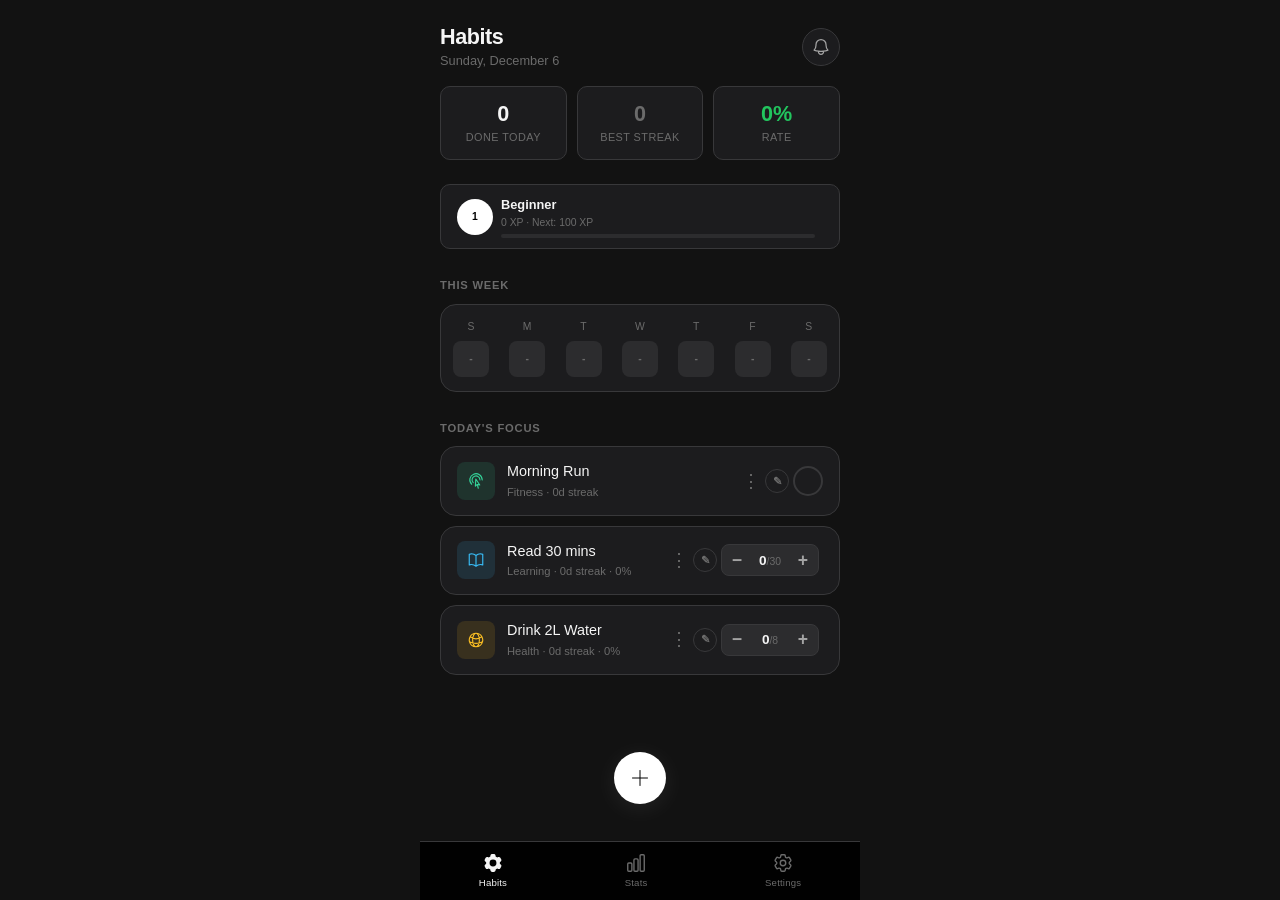
==== src/popup.html @ 995fb595 "images and stuff" ====
<!DOCTYPE html>
<html lang="en">
<head>
  <meta charset="UTF-8">
  <meta name="viewport" content="width=device-width, initial-scale=1.0, maximum-scale=1.0, user-scalable=no">
  <title>Habit Tracker</title>
  <link rel="icon" href="data:image/svg+xml,<svg xmlns='http://www.w3.org/2000/svg' viewBox='0 0 32 32'><rect width='32' height='32' rx='6' fill='%23121212'/><path d='M9 17l5 5 9-12' fill='none' stroke='%23f5f5f5' stroke-width='2.5' stroke-linecap='round' stroke-linejoin='round'/></svg>">
  <link rel="stylesheet" href="styles/popup.css">
</head>
<body>
<div class="app">

  <header class="header">
    <div class="header-left">
      <h1 id="pageTitle">Habits</h1>
      <p class="header-date" id="currentDate"></p>
    </div>
    <div class="header-right">
      <button class="icon-btn" id="notifBtn"><svg xmlns="http://www.w3.org/2000/svg" fill="none" viewBox="0 0 24 24" stroke-width="1.5" stroke="currentColor" width="20" height="20"><path stroke-linecap="round" stroke-linejoin="round" d="M14.857 17.082a23.848 23.848 0 005.454-1.31A8.967 8.967 0 0118 9.75v-.7V9A6 6 0 006 9v.75a8.967 8.967 0 01-2.312 6.022c1.733.64 3.56 1.085 5.455 1.31m5.714 0a24.255 24.255 0 01-5.714 0m5.714 0a3 3 0 11-5.714 0"/></svg></button>
    </div>
  </header>

  <div class="tab-content active" id="tabHabits">
    <div class="stats" id="statsHabits">
      <div class="stat"><div class="stat-val" id="doneToday">0</div><div class="stat-lbl">Done Today</div></div>
      <div class="stat"><div class="stat-val muted" id="bestStreak">0</div><div class="stat-lbl">Best Streak</div></div>
      <div class="stat"><div class="stat-val green" id="completionRate">0%</div><div class="stat-lbl">Rate</div></div>
    </div>
    <div class="section" id="xpBar"></div>

    <div class="section">
      <div class="section-title">This Week</div>
      <div class="week-grid" id="weekGrid"></div>
    </div>
    <div class="section">
      <div class="section-title" id="habitSectionTitle">Today's Focus</div>
      <div class="habit-list" id="habitList"></div>
    </div>
  </div>

  <div class="tab-content" id="tabStats">
    <div class="section">
      <div class="section-title">Overview</div>
      <div class="stats-grid" id="statsOverview"></div>
    </div>
    <div class="section">
      <div class="section-title">Calendar</div>
      <div id="calendarView"></div>
    </div>
    <div class="section">
      <div class="section-title">Per Habit</div>
      <div id="habitBreakdown"></div>
    </div>
  </div>

  <div class="tab-content" id="tabSettings">
    <div class="section">
      <div class="settings-group">
        <h3>Data</h3>
        <div class="setting-card">
          <div class="info"><div class="title">Export Data</div><div class="desc">Download your habits as JSON</div></div>
          <button class="action-btn" id="exportBtn">Export</button>
        </div>
        <div class="setting-card">
          <div class="info"><div class="title">Import Data</div><div class="desc">Restore from a JSON backup</div></div>
          <button class="action-btn" id="importBtn">Import</button>
          <input type="file" id="importFile" accept=".json" style="display:none">
        </div>
        <div class="setting-card">
          <div class="info"><div class="title">Reset All</div><div class="desc">Delete all habits and history</div></div>
          <button class="action-btn danger" id="resetBtn">Reset</button>
        </div>
      </div>
      <div class="settings-group">
        <h3>Archived Habits</h3>
        <div id="archivedList"><div class="about-text">None archived.</div></div>
      </div>
      <div class="settings-group">
        <h3>About</h3>
        <div class="about-text">Habit Tracker v1.0 &middot; All data stored locally in your browser.</div>
      </div>
    </div>
  </div>
</div>

<button class="fab" id="fab"><svg xmlns="http://www.w3.org/2000/svg" fill="none" viewBox="0 0 24 24" stroke="currentColor"><path stroke-linecap="round" stroke-linejoin="round" d="M12 4.5v15m7.5-7.5h-15"/></svg></button>

<nav class="nav">
  <button class="nav-btn active" data-tab="tabHabits">
    <svg xmlns="http://www.w3.org/2000/svg" viewBox="0 0 24 24" fill="currentColor"><path fill-rule="evenodd" d="M11.078 2.25c-.917 0-1.699.663-1.85 1.567L9.05 4.889c-.02.12-.115.26-.297.348a7.493 7.493 0 00-.986.57c-.166.115-.334.126-.45.083L6.3 5.508a1.875 1.875 0 00-2.282.819l-.922 1.597a1.875 1.875 0 00.432 2.385l.84.692c.095.078.17.229.154.43a7.598 7.598 0 000 1.139c.015.2-.059.352-.153.43l-.841.692a1.875 1.875 0 00-.432 2.385l.922 1.597a1.875 1.875 0 002.282.818l1.019-.382c.115-.043.283-.031.45.082.312.214.641.405.985.57.182.088.277.228.297.35l.178 1.071c.151.904.933 1.567 1.85 1.567h1.844c.916 0 1.699-.663 1.85-1.567l.178-1.072c.02-.12.114-.26.297-.349.344-.165.673-.356.985-.57.167-.114.335-.125.45-.082l1.02.382a1.875 1.875 0 002.28-.819l.923-1.597a1.875 1.875 0 00-.432-2.385l-.84-.692c-.095-.078-.17-.229-.154-.43a7.614 7.614 0 000-1.139c-.016-.2.059-.352.153-.43l.84-.692c.708-.582.891-1.59.433-2.385l-.922-1.597a1.875 1.875 0 00-2.282-.818l-1.02.382c-.114.043-.282.031-.449-.083a7.49 7.49 0 00-.985-.57c-.183-.087-.277-.227-.297-.348l-.179-1.072a1.875 1.875 0 00-1.85-1.567h-1.843zM12 15.75a3.75 3.75 0 100-7.5 3.75 3.75 0 000 7.5z" clip-rule="evenodd"/></svg>
    <span class="nav-lbl">Habits</span>
  </button>
  <button class="nav-btn" data-tab="tabStats">
    <svg xmlns="http://www.w3.org/2000/svg" fill="none" viewBox="0 0 24 24" stroke-width="1.5" stroke="currentColor"><path stroke-linecap="round" stroke-linejoin="round" d="M3 13.125C3 12.504 3.504 12 4.125 12h2.25c.621 0 1.125.504 1.125 1.125v6.75C7.5 20.496 6.996 21 6.375 21h-2.25A1.125 1.125 0 013 19.875v-6.75zM9.75 8.625c0-.621.504-1.125 1.125-1.125h2.25c.621 0 1.125.504 1.125 1.125v11.25c0 .621-.504 1.125-1.125 1.125h-2.25a1.125 1.125 0 01-1.125-1.125V8.625zM16.5 4.125c0-.621.504-1.125 1.125-1.125h2.25C20.496 3 21 3.504 21 4.125v15.75c0 .621-.504 1.125-1.125 1.125h-2.25a1.125 1.125 0 01-1.125-1.125V4.125z"/></svg>
    <span class="nav-lbl">Stats</span>
  </button>
  <button class="nav-btn" data-tab="tabSettings">
    <svg xmlns="http://www.w3.org/2000/svg" fill="none" viewBox="0 0 24 24" stroke-width="1.5" stroke="currentColor"><path stroke-linecap="round" stroke-linejoin="round" d="M9.594 3.94c.09-.542.56-.94 1.11-.94h2.593c.55 0 1.02.398 1.11.94l.213 1.281c.063.374.313.686.645.87.074.04.147.083.22.127.324.196.72.257 1.075.124l1.217-.456a1.125 1.125 0 011.37.49l1.296 2.247a1.125 1.125 0 01-.26 1.431l-1.003.827c-.293.24-.438.613-.431.992a6.759 6.759 0 010 .255c-.007.378.138.75.43.99l1.005.828c.424.35.534.954.26 1.43l-1.298 2.247a1.125 1.125 0 01-1.369.491l-1.217-.456c-.355-.133-.75-.072-1.076.124a6.57 6.57 0 01-.22.128c-.331.183-.581.495-.644.869l-.212 1.28c-.09.543-.56.941-1.11.941h-2.594c-.55 0-1.02-.398-1.11-.94l-.213-1.281c-.062-.374-.312-.686-.644-.87a6.52 6.52 0 01-.22-.127c-.325-.196-.72-.257-1.076-.124l-1.217.456a1.125 1.125 0 01-1.369-.49l-1.297-2.247a1.125 1.125 0 01.26-1.431l1.004-.827c.292-.24.437-.613.43-.992a6.932 6.932 0 010-.255c.007-.378-.138-.75-.43-.99l-1.004-.828a1.125 1.125 0 01-.26-1.43l1.297-2.247a1.125 1.125 0 011.37-.491l1.216.456c.356.133.751.072 1.076-.124.072-.044.146-.087.22-.128.332-.183.582-.495.644-.869l.214-1.281z"/><path stroke-linecap="round" stroke-linejoin="round" d="M15 12a3 3 0 11-6 0 3 3 0 016 0z"/></svg>
    <span class="nav-lbl">Settings</span>
  </button>
</nav>

<div class="modal-overlay" id="addModal">
  <div class="modal">
    <button class="modal-close" id="modalClose"><svg xmlns="http://www.w3.org/2000/svg" fill="none" viewBox="0 0 24 24" stroke-width="2" stroke="currentColor" width="20" height="20"><path stroke-linecap="round" stroke-linejoin="round" d="M6 18L18 6M6 6l12 12"/></svg></button>
    <div class="modal-title">New Habit</div>
    <div class="fld">
      <label for="habitTitle">Title</label>
      <input type="text" id="habitTitle" placeholder="e.g. Morning Run" autocomplete="off">
    </div>
    <div class="fld">
      <label for="habitCategory">Category</label>
      <select id="habitCategory"></select>
    </div>
    <div class="fld">
      <label>Icon</label>
      <div class="picker" id="iconPicker"></div>
    </div>
    <div class="fld">
      <label>Color</label>
      <div class="picker" id="colorPicker"></div>
    </div>
    <div class="fld">
      <label>Schedule</label>
      <select id="habitSchedule">
        <option value="daily">Daily</option>
        <option value="weekdays">Weekdays</option>
        <option value="weekends">Weekends</option>
        <option value="weekly">Weekly</option>
      </select>
    </div>
    <div class="fld">
      <label>Type</label>
      <select id="habitType">
        <option value="boolean">Check-off</option>
        <option value="count">Count</option>
        <option value="duration">Duration (min)</option>
      </select>
    </div>
    <div class="fld" id="targetGroup" style="display:none">
      <label for="habitTarget">Target</label>
      <input type="number" id="habitTarget" placeholder="e.g. 10" min="1">
    </div>
    <div class="fld" id="unitGroup" style="display:none">
      <label for="habitUnit">Unit</label>
      <input type="text" id="habitUnit" placeholder="e.g. pushups, glasses, pages">
    </div>
    <button class="btn-primary" id="saveHabit">Create Habit</button>
  </div>
</div>

<script type="module" src="scripts/popup.js"></script>
</body>
</html>
---- src/styles/popup.css ----
/* ───── CSS Custom Properties ───── */
:root {
  --bg: #121212;
  --card: #1c1c1e;
  --card-hover: #262628;
  --surface: #2c2c2e;
  --border: #38383a;
  --border-hover: #48484a;
  --text: #f5f5f5;
  --text-secondary: #a3a3a3;
  --text-muted: #6b6b6b;
  --accent: #e8e8e8;
  --success: #22c55e;
  --danger: #ef4444;
  --overlay: rgba(0,0,0,0.7);
  --radius: 16px;
  --radius-sm: 10px;
  --radius-xs: 8px;
}

/* ───── Reset ───── */
*,*::before,*::after{box-sizing:border-box;margin:0;padding:0}
html,body{overflow:hidden;height:100%}
html{-webkit-tap-highlight-color:transparent}
body{
  font-family:-apple-system,BlinkMacSystemFont,'Segoe UI',Roboto,Oxygen,Ubuntu,Cantarell,sans-serif;
  background:var(--bg);color:var(--text);min-height:100vh;display:flex;justify-content:center;
  overscroll-behavior:none;-webkit-font-smoothing:antialiased;font-size:15px;line-height:1.5
}
::-webkit-scrollbar{width:3px}
::-webkit-scrollbar-track{background:transparent}
::-webkit-scrollbar-thumb{background:var(--surface);border-radius:4px}
::selection{background:rgba(255,255,255,0.12)}

/* ───── App Container ───── */
.app{width:100%;max-width:440px;min-height:100vh;position:relative;padding-bottom:80px}

/* ───── Header ───── */
.header{padding:24px 20px 16px;display:flex;justify-content:space-between;align-items:center}
.header-left h1{font-size:1.35rem;font-weight:700;color:var(--text);letter-spacing:-0.02em;line-height:1.2}
.header-date{font-size:0.8rem;color:var(--text-muted);margin-top:1px}
.header-right{display:flex;gap:8px}
.icon-btn{
  width:38px;height:38px;border-radius:50%;background:var(--card);border:1px solid var(--border);
  color:var(--text-secondary);display:flex;align-items:center;justify-content:center;
  cursor:pointer;transition:all .2s;flex-shrink:0
}
.icon-btn:hover{background:var(--surface);color:var(--text);border-color:var(--border-hover)}
.icon-btn svg{width:20px;height:20px}

/* ───── Tabs ───── */
.tab-content{display:none;animation:fadeIn .25s ease}
.tab-content.active{display:block}
@keyframes fadeIn{from{opacity:0;transform:translateY(6px)}to{opacity:1;transform:translateY(0)}}

/* ───── Stats Bar ───── */
.stats{padding:0 20px;display:grid;grid-template-columns:repeat(3,1fr);gap:10px;margin-bottom:24px}
.stat{background:var(--card);padding:14px 10px;border-radius:var(--radius-sm);text-align:center;border:1px solid var(--border)}
.stat-val{font-size:1.35rem;font-weight:700;color:var(--text);line-height:1.2}
.stat-val.green{color:var(--success)}
.stat-val.muted{color:var(--text-muted)}
.stat-lbl{font-size:0.68rem;color:var(--text-muted);margin-top:2px;text-transform:uppercase;letter-spacing:0.04em}

/* ───── Section ───── */
.section{padding:0 20px;margin-bottom:28px}
.section-title{font-size:0.7rem;font-weight:600;color:var(--text-muted);text-transform:uppercase;letter-spacing:0.07em;margin-bottom:10px}

/* ───── Week Grid ───── */
.week-grid{background:var(--card);padding:14px 12px;border-radius:var(--radius);border:1px solid var(--border);display:flex;justify-content:space-between}
.week-day{display:flex;flex-direction:column;align-items:center;gap:6px}
.week-day span{font-size:0.65rem;color:var(--text-muted);text-transform:uppercase;letter-spacing:0.03em}
.week-cell{width:36px;height:36px;border-radius:var(--radius-xs);display:flex;align-items:center;justify-content:center;font-size:0.65rem;font-weight:600;color:#fff}
.w-ok{background:var(--text);color:#000}
.w-hi{background:rgba(255,255,255,0.7);color:#000}
.w-md{background:rgba(255,255,255,0.45)}
.w-lo{background:rgba(255,255,255,0.25)}
.w-mi{background:rgba(255,255,255,0.12);color:var(--text-muted)}
.w-no{background:var(--surface);color:var(--text-muted)}

/* ───── Habits ───── */
.habit-list{display:flex;flex-direction:column;gap:10px}
.habit{
  background:var(--card);padding:14px 16px;border-radius:var(--radius);border:1px solid var(--border);
  display:flex;flex-direction:column;transition:border-color .2s,opacity .3s;
  animation:slideUp .3s ease both;cursor:default
}
.habit:hover{border-color:var(--border-hover)}
.habit.done{opacity:.55}
@keyframes slideUp{from{opacity:0;transform:translateY(10px)}to{opacity:1;transform:translateY(0)}}

.habit-main-row{display:flex;align-items:center;justify-content:space-between;width:100%}
.habit-right-wrap{display:flex;align-items:center;gap:4px;flex-shrink:0}
.habit-note-area{padding:12px 0 0;display:none;width:100%}
.habit-note-area.open{display:block;animation:slideDown .2s ease}
@keyframes slideDown{from{opacity:0;max-height:0}to{opacity:1;max-height:200px}}
.habit.done .habit-note-area{opacity:.6}
.habit-left{display:flex;align-items:center;gap:12px;flex:1;min-width:0}
.habit-icon{
  width:38px;height:38px;border-radius:var(--radius-xs);display:flex;align-items:center;
  justify-content:center;flex-shrink:0
}
.habit-icon svg{width:18px;height:18px}
.icon-emerald{background:rgba(52,211,153,0.12);color:#34d399}
.icon-amber{background:rgba(251,191,36,0.12);color:#fbbf24}
.icon-rose{background:rgba(244,63,94,0.12);color:#f43f5e}
.icon-sky{background:rgba(56,189,248,0.12);color:#38bdf8}
.icon-violet{background:rgba(167,139,250,0.12);color:#a78bfa}
.icon-lime{background:rgba(163,230,53,0.12);color:#a3e635}
.icon-neutral{background:rgba(163,163,163,0.15);color:#a3a3a3}
.icon-white{background:rgba(255,255,255,0.08);color:#fff}

.habit-info{min-width:0}
.habit-title{font-size:0.9rem;font-weight:500;color:var(--text);white-space:nowrap;overflow:hidden;text-overflow:ellipsis}
.habit-title.done{text-decoration:line-through;color:var(--text-muted)}
.habit-meta{font-size:0.7rem;color:var(--text-muted);margin-top:1px}
.habit-right{display:flex;align-items:center;gap:6px;flex-shrink:0}

/* ───── Checkbox ───── */
.check-btn{
  width:30px;height:30px;border-radius:50%;border:2px solid var(--border);background:transparent;
  color:transparent;display:flex;align-items:center;justify-content:center;cursor:pointer;
  transition:all .2s;padding:0;flex-shrink:0
}
.check-btn:hover{border-color:var(--text-muted)}
.check-btn:active{transform:scale(.9)}
.check-btn svg{width:18px;height:18px}
.check-btn.checked{background:var(--success);border-color:var(--success);color:#000}
.habit-actions{display:none;gap:2px}
.habit-actions.open{display:flex}
@media(hover:hover){.habit:hover .habit-actions{display:flex}}
.more-btn{
  width:20px;height:24px;background:transparent;border:none;color:var(--text-muted);
  cursor:pointer;display:flex;align-items:center;justify-content:center;padding:0;
  font-size:1.1rem;letter-spacing:0;transition:color .2s;flex-shrink:0
}
.more-btn:hover{color:var(--text)}
.action-btn{
  width:28px;height:28px;border-radius:50%;background:transparent;border:none;
  color:var(--text-muted);display:flex;align-items:center;justify-content:center;
  cursor:pointer;transition:all .2s;padding:0
}
.action-btn:hover{background:var(--surface);color:var(--text)}
.action-btn svg{width:16px;height:16px}
.action-btn.danger:hover{color:var(--danger)}

/* ───── FAB ───── */
.fab{
  position:fixed;bottom:96px;left:50%;transform:translateX(-50%);
  width:52px;height:52px;border-radius:50%;background:#fff;border:none;color:#000;
  display:flex;align-items:center;justify-content:center;cursor:pointer;
  box-shadow:0 4px 24px rgba(255,255,255,0.08);transition:all .25s ease;z-index:10
}
.fab:hover{transform:translateX(-50%) scale(1.06);box-shadow:0 6px 32px rgba(255,255,255,0.12)}
.fab:active{transform:translateX(-50%) scale(.95)}
.fab svg{width:24px;height:24px}

/* ───── Bottom Nav ───── */
.nav{
  position:fixed;bottom:0;width:100%;max-width:440px;
  background:rgba(0,0,0,0.92);backdrop-filter:blur(16px);-webkit-backdrop-filter:blur(16px);
  border-top:1px solid var(--border);display:flex;justify-content:space-around;padding:10px 0 12px;z-index:20
}
.nav-btn{
  display:flex;flex-direction:column;align-items:center;gap:3px;background:none;border:none;
  cursor:pointer;color:var(--text-muted);transition:color .2s;padding:0 18px
}
.nav-btn:hover{color:var(--text-secondary)}
.nav-btn.active{color:var(--text)}
.nav-btn svg{width:22px;height:22px}
.nav-lbl{font-size:0.6rem;font-weight:500;letter-spacing:0.02em}

/* ───── Modal Overlay ───── */
.modal-overlay{
  position:fixed;inset:0;background:var(--overlay);display:none;align-items:center;
  justify-content:center;z-index:50;padding:20px;backdrop-filter:blur(4px)
}
.modal-overlay.open{display:flex}
.modal{
  background:var(--card);border-radius:var(--radius);border:1px solid var(--border);
  width:100%;max-width:380px;padding:24px;animation:slideUp .25s ease
}
.modal-title{font-size:1.05rem;font-weight:600;color:var(--text);margin-bottom:20px}
.modal-close{
  float:right;background:none;border:none;color:var(--text-muted);cursor:pointer;padding:4px;border-radius:6px
}
.modal-close:hover{color:var(--text);background:var(--surface)}

/* ───── Form ───── */
.fld{margin-bottom:16px}
.fld label{display:block;font-size:0.75rem;font-weight:500;color:var(--text-secondary);margin-bottom:5px}
.fld input,.fld select{
  width:100%;padding:10px 12px;border-radius:var(--radius-xs);border:1px solid var(--border);
  background:var(--surface);color:var(--text);font-size:0.9rem;outline:none;transition:border-color .2s
}
.fld input:focus,.fld select:focus{border-color:var(--text-muted)}
.fld input::placeholder{color:var(--text-muted)}

/* Icon/color pickers */
.picker{display:flex;gap:6px;flex-wrap:wrap}
.picker-btn{
  padding:8px;border-radius:var(--radius-xs);border:1px solid var(--border);background:var(--surface);
  cursor:pointer;transition:all .2s;display:flex;align-items:center;justify-content:center
}
.picker-btn:hover{border-color:var(--text-muted)}
.picker-btn.active{border-color:var(--text);background:rgba(255,255,255,0.06)}
.picker-btn svg{width:18px;height:18px;color:var(--text-secondary)}
.color-swatch{width:24px;height:24px;border-radius:50%;border:2px solid transparent;transition:all .2s}
.color-swatch.active{border-color:#fff}
.color-swatch.emerald{background:#34d399}
.color-swatch.amber{background:#fbbf24}
.color-swatch.rose{background:#f43f5e}
.color-swatch.sky{background:#38bdf8}
.color-swatch.violet{background:#a78bfa}
.color-swatch.lime{background:#a3e635}
.color-swatch.neutral{background:#a3a3a3}
.color-swatch.white{background:#fff}

.btn-primary{
  width:100%;padding:12px;border-radius:var(--radius-xs);border:none;background:#fff;color:#000;
  font-size:0.9rem;font-weight:600;cursor:pointer;transition:all .2s
}
.btn-primary:hover{opacity:.9}
.btn-primary:active{transform:scale(.98)}
.btn-secondary{
  width:100%;padding:12px;border-radius:var(--radius-xs);border:1px solid var(--border);
  background:transparent;color:var(--text);font-size:0.9rem;font-weight:500;cursor:pointer;transition:all .2s
}
.btn-secondary:hover{background:var(--surface)}

/* ───── Stats Tab ───── */
.stats-grid{display:grid;grid-template-columns:1fr 1fr;gap:10px;margin-bottom:20px}
.stats-card{
  background:var(--card);padding:16px;border-radius:var(--radius-sm);border:1px solid var(--border);
  text-align:center
}
.stats-card.full{grid-column:1/-1}
.stats-card .num{font-size:1.6rem;font-weight:700;color:var(--text);line-height:1.2}
.stats-card .num.green{color:var(--success)}
.stats-card .num.muted{color:var(--text-muted)}
.stats-card .lbl{font-size:0.7rem;color:var(--text-muted);margin-top:2px}
.stats-card .sub{font-size:0.75rem;color:var(--text-secondary);margin-top:6px}

/* Calendar heatmap */
.cal-grid{display:grid;grid-template-columns:repeat(7,1fr);gap:4px;margin-top:10px}
.cal-head{text-align:center;font-size:0.6rem;color:var(--text-muted);padding:2px 0;text-transform:uppercase;letter-spacing:0.04em}
.cal-day{aspect-ratio:1;border-radius:4px;display:flex;align-items:center;justify-content:center;font-size:0.6rem;color:var(--text-muted)}
.cal-day.filled{background:var(--text);color:#000;font-weight:600}
.cal-day.mid{background:rgba(255,255,255,0.35)}
.cal-day.low{background:rgba(255,255,255,0.12)}
.cal-day.today{border:1px solid var(--text-muted)}

/* Per-habit micro stats in stats tab */
.habit-micro{
  display:flex;align-items:center;gap:10px;padding:10px 12px;background:var(--card);
  border-radius:var(--radius-xs);border:1px solid var(--border);margin-bottom:6px
}
.habit-micro .info{flex:1;min-width:0}
.habit-micro .info .name{font-size:0.8rem;font-weight:500;color:var(--text)}
.habit-micro .info .statline{font-size:0.65rem;color:var(--text-muted);margin-top:1px}
.habit-micro .pct{font-size:0.85rem;font-weight:600;flex-shrink:0}

/* ───── Settings Tab ───── */
.settings-group{margin-bottom:24px}
.settings-group h3{font-size:0.75rem;font-weight:600;color:var(--text-muted);text-transform:uppercase;letter-spacing:0.06em;margin-bottom:10px}
.setting-card{
  background:var(--card);padding:14px 16px;border-radius:var(--radius-sm);border:1px solid var(--border);
  display:flex;justify-content:space-between;align-items:center;margin-bottom:6px
}
.setting-card .info .title{font-size:0.85rem;font-weight:500;color:var(--text)}
.setting-card .info .desc{font-size:0.7rem;color:var(--text-muted);margin-top:1px}
.setting-card .action-btn{padding:8px 14px;border-radius:var(--radius-xs);border:1px solid var(--border);background:transparent;color:var(--text-secondary);font-size:0.75rem;cursor:pointer;transition:all .2s;font-weight:500}
.setting-card .action-btn:hover{background:var(--surface);color:var(--text)}
.setting-card .action-btn.danger{border-color:rgba(239,68,68,0.3);color:var(--danger)}
.setting-card .action-btn.danger:hover{background:rgba(239,68,68,0.1)}
.about-text{font-size:0.8rem;color:var(--text-muted);line-height:1.6;padding:0 4px}

/* ───── Badge ───── */
.badge{display:inline-block;padding:2px 8px;border-radius:20px;font-size:0.6rem;font-weight:600;letter-spacing:0.03em}
.badge.active{background:rgba(34,197,94,0.1);color:#22c55e}
.badge.archived{background:rgba(163,163,163,0.1);color:var(--text-muted)}

/* ───── Notification ───── */
.toast{
  position:fixed;bottom:140px;left:50%;transform:translateX(-50%);background:var(--surface);
  color:var(--text);padding:10px 20px;border-radius:var(--radius-xs);border:1px solid var(--border);
  font-size:0.8rem;z-index:60;animation:toastIn .3s ease;pointer-events:none
}
@keyframes toastIn{from{opacity:0;transform:translateX(-50%) translateY(10px)}to{opacity:1;transform:translateX(-50%) translateY(0)}}

/* ───── FAB visibility ───── */
.fab.hidden{opacity:0;pointer-events:none;transform:translateX(-50%) scale(.8)}
.fab{transition:opacity .3s,transform .25s,box-shadow .25s}

/* ───── Confirm Modal ───── */
.confirm-overlay{position:fixed;inset:0;background:var(--overlay);display:none;align-items:center;justify-content:center;z-index:60;padding:20px;backdrop-filter:blur(3px);animation:fadeIn .2s ease}
.confirm-overlay.open{display:flex}
.confirm-box{background:var(--card);border-radius:var(--radius);border:1px solid var(--border);width:100%;max-width:320px;padding:24px;animation:slideUp .2s ease}
.confirm-title{font-size:1rem;font-weight:600;color:var(--text);margin-bottom:8px}
.confirm-msg{font-size:0.85rem;color:var(--text-secondary);line-height:1.5;margin-bottom:20px}
.confirm-actions{display:flex;gap:8px}
.confirm-actions .btn{flex:1;padding:11px;border-radius:var(--radius-xs);font-size:0.85rem;font-weight:600;cursor:pointer;transition:all .2s;text-align:center;border:none}
.confirm-actions .btn-cancel{background:var(--surface);color:var(--text-secondary);border:1px solid var(--border)}
.confirm-actions .btn-cancel:hover{background:var(--border);color:var(--text)}
.confirm-actions .btn-danger{background:var(--danger);color:#fff}
.confirm-actions .btn-danger:hover{opacity:.9}
.confirm-actions .btn:active{transform:scale(.97)}

/* ───── Counter (measurable habits) ───── */
.counter-wrap{
  display:flex;align-items:center;gap:4px;background:var(--surface);border-radius:var(--radius-xs);
  padding:2px;border:1px solid var(--border);margin-right:4px
}
.counter-wrap.done{border-color:var(--success)}
.counter-btn{
  width:26px;height:26px;border-radius:4px;background:transparent;border:none;
  color:var(--text-secondary);font-size:1.1rem;font-weight:600;cursor:pointer;
  display:flex;align-items:center;justify-content:center;transition:all .15s;padding:0;line-height:1
}
.counter-btn:hover{background:var(--border);color:var(--text)}
.counter-btn:active{transform:scale(.9)}
.counter-val{
  font-size:0.85rem;font-weight:600;color:var(--text);min-width:32px;text-align:center;line-height:1
}
.counter-target{font-size:0.65rem;font-weight:400;color:var(--text-muted)}
.mini-check{
  width:20px;height:20px;border-radius:50%;background:var(--success);display:flex;
  align-items:center;justify-content:center;flex-shrink:0
}
.mini-check svg{width:12px;height:12px;stroke:#000;stroke-width:3}

/* ───── Habit actions on measurable habits ───── */
.habit .counter-wrap + .mini-check{margin-left:2px}

/* ───── Notes modal ───── */
.note-btn{
  width:24px;height:24px;border-radius:50%;background:transparent;border:1px solid var(--border);
  color:var(--text-muted);display:flex;align-items:center;justify-content:center;
  cursor:pointer;transition:all .2s;padding:0;flex-shrink:0;font-size:0.7rem;font-weight:600
}
.note-btn:hover{background:var(--surface);color:var(--text)}
.note-btn.has-note{background:var(--text);color:#000;border-color:var(--text)}
.note-input{
  width:100%;padding:10px 12px;border-radius:var(--radius-xs);border:1px solid var(--border);
  background:var(--surface);color:var(--text);font-size:0.85rem;outline:none;
  resize:none;min-height:60px;font-family:inherit;transition:border-color .2s
}
.note-input:focus{border-color:var(--text-muted)}

/* ───── XP / Level ───── */
.xp-bar{
  display:flex;align-items:center;gap:8px;padding:10px 16px;background:var(--card);
  border:1px solid var(--border);border-radius:var(--radius-sm);margin-bottom:12px
}
.xp-bar .lvl-badge{
  width:36px;height:36px;border-radius:50%;background:#fff;color:#000;
  display:flex;align-items:center;justify-content:center;
  font-size:0.65rem;font-weight:700;flex-shrink:0
}
.xp-bar .xp-info{flex:1;min-width:0}
.xp-bar .xp-info .lvl-label{font-size:0.8rem;font-weight:600;color:var(--text)}
.xp-bar .xp-info .xp-label{font-size:0.65rem;color:var(--text-muted)}
.xp-bar .xp-track{height:4px;background:var(--surface);border-radius:4px;overflow:hidden;margin-top:4px}
.xp-bar .xp-track .xp-fill{height:100%;background:var(--text);border-radius:4px;transition:width .5s}
.xp-bar .badges{display:flex;gap:4px}
.xp-bar .badges .mini-badge{
  width:22px;height:22px;border-radius:50%;background:var(--surface);border:1px solid var(--border);
  display:flex;align-items:center;justify-content:center;font-size:0.55rem;font-weight:600;color:var(--text-muted)
}
.xp-bar .badges .mini-badge.earned{background:rgba(255,255,255,0.1);border-color:var(--text);color:var(--text)}

/* ───── Gamification confetti ───── */
.confetti-container{position:fixed;inset:0;pointer-events:none;z-index:100;overflow:hidden}
.confetti-piece{
  position:absolute;width:8px;height:8px;border-radius:2px;
  animation:confettiFall linear forwards
}
@keyframes confettiFall{
  0%{opacity:1;transform:translateY(-10px) rotate(0deg)}
  100%{opacity:0;transform:translateY(100vh) rotate(720deg)}
}

/* ───── Skip day indicator ───── */
.skip-badge{
  display:inline-block;padding:1px 6px;border-radius:4px;
  font-size:0.6rem;font-weight:600;background:rgba(163,163,163,0.15);
  color:var(--text-muted);margin-left:4px
}

/* ───── Habit name ───── */
.habit-name-row{display:flex;align-items:center;gap:4px}

/* ───── Opacity helper ───── */
.op-40{opacity:.4}
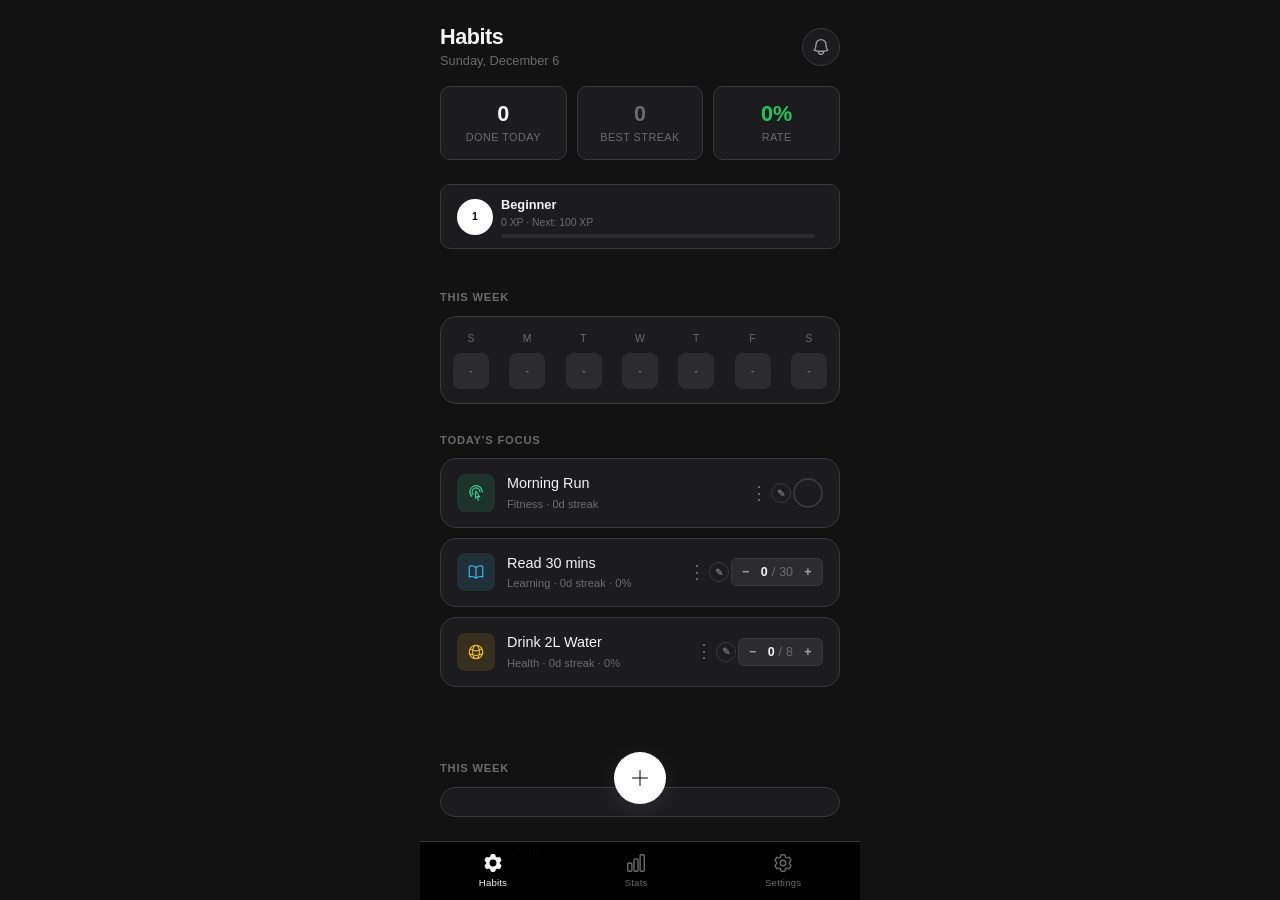
==== commit 5eb2150b: "Better ui / task" ====
--- a/src/popup.html
+++ b/src/popup.html
@@ -26,6 +26,18 @@
       <div class="stat"><div class="stat-val muted" id="bestStreak">0</div><div class="stat-lbl">Best Streak</div></div>
       <div class="stat"><div class="stat-val green" id="completionRate">0%</div><div class="stat-lbl">Rate</div></div>
     </div>
+    <div class="section" id="xpBar"></div>
+    <div class="section">
+      <div class="section-title">This Week</div>
+      <div class="week-grid" id="weekGrid"></div>
+    </div>
+    <div class="tab-scroll">
+      <div class="section">
+        <div class="section-title" id="habitSectionTitle">Today's Focus</div>
+        <div class="habit-list" id="habitList"></div>
+      </div>
+    </div>
+  </div>
     <div class="section" id="xpBar"></div>
 
     <div class="section">
--- a/src/styles/popup.css
+++ b/src/styles/popup.css
@@ -24,7 +24,7 @@
 html{-webkit-tap-highlight-color:transparent}
 body{
   font-family:-apple-system,BlinkMacSystemFont,'Segoe UI',Roboto,Oxygen,Ubuntu,Cantarell,sans-serif;
-  background:var(--bg);color:var(--text);min-height:100vh;display:flex;justify-content:center;
+  background:var(--bg);color:var(--text);height:100dvh;display:flex;justify-content:center;
   overscroll-behavior:none;-webkit-font-smoothing:antialiased;font-size:15px;line-height:1.5
 }
 ::-webkit-scrollbar{width:3px}
@@ -33,7 +33,7 @@
 ::selection{background:rgba(255,255,255,0.12)}
 
 /* ───── App Container ───── */
-.app{width:100%;max-width:440px;min-height:100vh;position:relative;padding-bottom:80px}
+.app{width:100%;max-width:440px;height:100dvh;display:flex;flex-direction:column;position:relative;overflow:hidden}
 
 /* ───── Header ───── */
 .header{padding:24px 20px 16px;display:flex;justify-content:space-between;align-items:center}
@@ -49,8 +49,10 @@
 .icon-btn svg{width:20px;height:20px}
 
 /* ───── Tabs ───── */
-.tab-content{display:none;animation:fadeIn .25s ease}
-.tab-content.active{display:block}
+.tab-content{display:none;animation:fadeIn .25s ease;flex:1;overflow:hidden}
+.tab-content.active{display:flex;flex-direction:column}
+#tabStats.active, #tabSettings.active{display:block;overflow-y:auto;padding-bottom:80px}
+.tab-scroll{flex:1;overflow-y:auto;overflow-x:hidden;-webkit-overflow-scrolling:touch;padding-bottom:120px}
 @keyframes fadeIn{from{opacity:0;transform:translateY(6px)}to{opacity:1;transform:translateY(0)}}
 
 /* ───── Stats Bar ───── */
@@ -89,11 +91,10 @@
 @keyframes slideUp{from{opacity:0;transform:translateY(10px)}to{opacity:1;transform:translateY(0)}}
 
 .habit-main-row{display:flex;align-items:center;justify-content:space-between;width:100%}
-.habit-right-wrap{display:flex;align-items:center;gap:4px;flex-shrink:0}
-.habit-note-area{padding:12px 0 0;display:none;width:100%}
-.habit-note-area.open{display:block;animation:slideDown .2s ease}
-@keyframes slideDown{from{opacity:0;max-height:0}to{opacity:1;max-height:200px}}
-.habit.done .habit-note-area{opacity:.6}
+.habit-right-wrap{display:flex;align-items:center;gap:2px;flex-shrink:0}
+.habit-note-area{padding:0;width:100%;max-height:0;opacity:0;overflow:hidden;transition:max-height .35s ease, opacity .3s ease, padding .35s ease}
+.habit-note-area.open{max-height:200px;opacity:1;padding:12px 0 0}
+.habit.done .habit-note-area.open{opacity:.6}
 .habit-left{display:flex;align-items:center;gap:12px;flex:1;min-width:0}
 .habit-icon{
   width:38px;height:38px;border-radius:var(--radius-xs);display:flex;align-items:center;
@@ -113,7 +114,7 @@
 .habit-title{font-size:0.9rem;font-weight:500;color:var(--text);white-space:nowrap;overflow:hidden;text-overflow:ellipsis}
 .habit-title.done{text-decoration:line-through;color:var(--text-muted)}
 .habit-meta{font-size:0.7rem;color:var(--text-muted);margin-top:1px}
-.habit-right{display:flex;align-items:center;gap:6px;flex-shrink:0}
+.habit-right{display:flex;align-items:center;gap:4px;flex-shrink:0}
 
 /* ───── Checkbox ───── */
 .check-btn{
@@ -307,35 +308,32 @@
 
 /* ───── Counter (measurable habits) ───── */
 .counter-wrap{
-  display:flex;align-items:center;gap:4px;background:var(--surface);border-radius:var(--radius-xs);
-  padding:2px;border:1px solid var(--border);margin-right:4px
+  display:flex;align-items:center;gap:4px;background:var(--surface);border-radius:6px;
+  padding:2px 3px;border:1px solid var(--border)
 }
 .counter-wrap.done{border-color:var(--success)}
 .counter-btn{
-  width:26px;height:26px;border-radius:4px;background:transparent;border:none;
-  color:var(--text-secondary);font-size:1.1rem;font-weight:600;cursor:pointer;
+  width:22px;height:22px;border-radius:4px;background:transparent;border:none;
+  color:var(--text-secondary);font-size:0.78rem;font-weight:600;cursor:pointer;
   display:flex;align-items:center;justify-content:center;transition:all .15s;padding:0;line-height:1
 }
 .counter-btn:hover{background:var(--border);color:var(--text)}
 .counter-btn:active{transform:scale(.9)}
-.counter-val{
-  font-size:0.85rem;font-weight:600;color:var(--text);min-width:32px;text-align:center;line-height:1
-}
-.counter-target{font-size:0.65rem;font-weight:400;color:var(--text-muted)}
+.counter-wrap > *{font-size:0.78rem}
+.counter-val{font-weight:600;color:var(--text);text-align:right;line-height:1}
+.counter-slash{color:var(--text-muted);line-height:1}
+.counter-target{font-weight:400;color:var(--text-muted);line-height:1}
 .mini-check{
-  width:20px;height:20px;border-radius:50%;background:var(--success);display:flex;
+  width:18px;height:18px;border-radius:50%;background:var(--success);display:flex;
   align-items:center;justify-content:center;flex-shrink:0
 }
-.mini-check svg{width:12px;height:12px;stroke:#000;stroke-width:3}
-
-/* ───── Habit actions on measurable habits ───── */
-.habit .counter-wrap + .mini-check{margin-left:2px}
+.mini-check svg{width:10px;height:10px;stroke:#000;stroke-width:3}
 
 /* ───── Notes modal ───── */
 .note-btn{
-  width:24px;height:24px;border-radius:50%;background:transparent;border:1px solid var(--border);
+  width:20px;height:20px;border-radius:50%;background:transparent;border:1px solid var(--border);
   color:var(--text-muted);display:flex;align-items:center;justify-content:center;
-  cursor:pointer;transition:all .2s;padding:0;flex-shrink:0;font-size:0.7rem;font-weight:600
+  cursor:pointer;transition:all .2s;padding:0;flex-shrink:0;font-size:0.6rem;font-weight:600
 }
 .note-btn:hover{background:var(--surface);color:var(--text)}
 .note-btn.has-note{background:var(--text);color:#000;border-color:var(--text)}
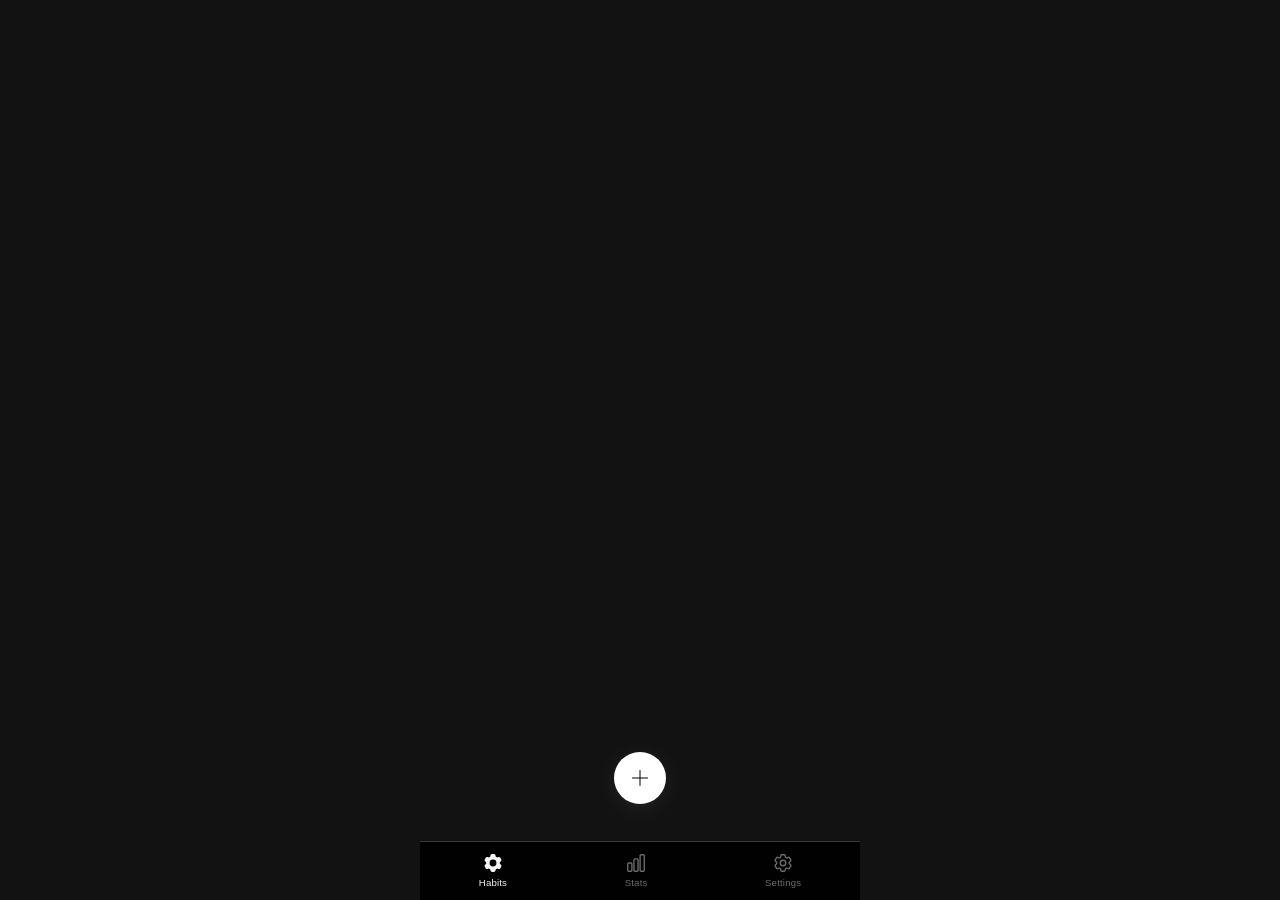
==== commit 3f64305b: "better now and fullscreen" ====
--- a/src/popup.html
+++ b/src/popup.html
@@ -8,7 +8,11 @@
   <link rel="stylesheet" href="styles/popup.css">
 </head>
 <body>
-<div class="app">
+    <div class="rotate-overlay">
+        <svg xmlns="http://www.w3.org/2000/svg" fill="none" viewBox="0 0 24 24" stroke-width="1.5" stroke="currentColor"><path stroke-linecap="round" stroke-linejoin="round" d="M9 9V4.5M9 9H4.5M9 9L3.75 3.75M9 15v4.5M9 15H4.5M9 15l-5.25 5.25M15 9h4.5M15 9V4.5M15 9l5.25-5.25M15 15h4.5M15 15v4.5m0-4.5l5.25 5.25"/></svg>
+        <p>Rotate your device to portrait</p>
+    </div>
+    <div class="app">
 
   <header class="header">
     <div class="header-left">
@@ -58,10 +62,6 @@
     <div class="section">
       <div class="section-title">Calendar</div>
       <div id="calendarView"></div>
-    </div>
-    <div class="section">
-      <div class="section-title">Per Habit</div>
-      <div id="habitBreakdown"></div>
     </div>
   </div>
 
--- a/src/styles/popup.css
+++ b/src/styles/popup.css
@@ -51,7 +51,8 @@
 /* ───── Tabs ───── */
 .tab-content{display:none;animation:fadeIn .25s ease;flex:1;overflow:hidden}
 .tab-content.active{display:flex;flex-direction:column}
-#tabStats.active, #tabSettings.active{display:block;overflow-y:auto;padding-bottom:80px}
+#tabStats.active{display:flex;flex-direction:column;overflow:hidden}
+#tabSettings.active{display:block;overflow-y:auto;padding-bottom:80px}
 .tab-scroll{flex:1;overflow-y:auto;overflow-x:hidden;-webkit-overflow-scrolling:touch;padding-bottom:120px}
 @keyframes fadeIn{from{opacity:0;transform:translateY(6px)}to{opacity:1;transform:translateY(0)}}
 
@@ -146,7 +147,7 @@
 
 /* ───── FAB ───── */
 .fab{
-  position:fixed;bottom:96px;left:50%;transform:translateX(-50%);
+  position:fixed;bottom:calc(96px + env(safe-area-inset-bottom, 0px));left:50%;transform:translateX(-50%);
   width:52px;height:52px;border-radius:50%;background:#fff;border:none;color:#000;
   display:flex;align-items:center;justify-content:center;cursor:pointer;
   box-shadow:0 4px 24px rgba(255,255,255,0.08);transition:all .25s ease;z-index:10
@@ -159,7 +160,8 @@
 .nav{
   position:fixed;bottom:0;width:100%;max-width:440px;
   background:rgba(0,0,0,0.92);backdrop-filter:blur(16px);-webkit-backdrop-filter:blur(16px);
-  border-top:1px solid var(--border);display:flex;justify-content:space-around;padding:10px 0 12px;z-index:20
+  border-top:1px solid var(--border);display:flex;justify-content:space-around;
+  padding:10px 0 calc(12px + env(safe-area-inset-bottom, 0px));z-index:20
 }
 .nav-btn{
   display:flex;flex-direction:column;align-items:center;gap:3px;background:none;border:none;
@@ -229,36 +231,29 @@
 .btn-secondary:hover{background:var(--surface)}
 
 /* ───── Stats Tab ───── */
-.stats-grid{display:grid;grid-template-columns:1fr 1fr;gap:10px;margin-bottom:20px}
+.stats-grid{display:grid;grid-template-columns:1fr 1fr;gap:6px;margin-bottom:8px}
 .stats-card{
-  background:var(--card);padding:16px;border-radius:var(--radius-sm);border:1px solid var(--border);
+  background:var(--card);padding:10px 8px;border-radius:var(--radius-sm);border:1px solid var(--border);
   text-align:center
 }
 .stats-card.full{grid-column:1/-1}
-.stats-card .num{font-size:1.6rem;font-weight:700;color:var(--text);line-height:1.2}
+.stats-card .num{font-size:1.2rem;font-weight:700;color:var(--text);line-height:1.2}
 .stats-card .num.green{color:var(--success)}
 .stats-card .num.muted{color:var(--text-muted)}
-.stats-card .lbl{font-size:0.7rem;color:var(--text-muted);margin-top:2px}
-.stats-card .sub{font-size:0.75rem;color:var(--text-secondary);margin-top:6px}
+.stats-card .lbl{font-size:0.6rem;color:var(--text-muted);margin-top:2px}
+.stats-card .sub{font-size:0.7rem;color:var(--text-secondary);margin-top:4px}
 
 /* Calendar heatmap */
-.cal-grid{display:grid;grid-template-columns:repeat(7,1fr);gap:4px;margin-top:10px}
+#tabStats .section{margin-bottom:8px}
+#tabStats .section:last-child{flex:1;display:flex;flex-direction:column;justify-content:center;margin-bottom:0}
+.cal-grid{display:grid;grid-template-columns:repeat(7,1fr);gap:3px}
 .cal-head{text-align:center;font-size:0.6rem;color:var(--text-muted);padding:2px 0;text-transform:uppercase;letter-spacing:0.04em}
-.cal-day{aspect-ratio:1;border-radius:4px;display:flex;align-items:center;justify-content:center;font-size:0.6rem;color:var(--text-muted)}
-.cal-day.filled{background:var(--text);color:#000;font-weight:600}
-.cal-day.mid{background:rgba(255,255,255,0.35)}
-.cal-day.low{background:rgba(255,255,255,0.12)}
+.cal-day{height:34px;border-radius:4px;display:flex;flex-direction:column;align-items:center;justify-content:center;font-size:0.6rem;color:var(--text-muted);gap:2px}
 .cal-day.today{border:1px solid var(--text-muted)}
-
-/* Per-habit micro stats in stats tab */
-.habit-micro{
-  display:flex;align-items:center;gap:10px;padding:10px 12px;background:var(--card);
-  border-radius:var(--radius-xs);border:1px solid var(--border);margin-bottom:6px
-}
-.habit-micro .info{flex:1;min-width:0}
-.habit-micro .info .name{font-size:0.8rem;font-weight:500;color:var(--text)}
-.habit-micro .info .statline{font-size:0.65rem;color:var(--text-muted);margin-top:1px}
-.habit-micro .pct{font-size:0.85rem;font-weight:600;flex-shrink:0}
+.cal-dots{display:flex;flex-wrap:wrap;gap:2px;justify-content:center}
+.cal-dot{width:5px;height:5px;border-radius:50%;flex-shrink:0}
+
+
 
 /* ───── Settings Tab ───── */
 .settings-group{margin-bottom:24px}
@@ -389,3 +384,31 @@
 
 /* ───── Opacity helper ───── */
 .op-40{opacity:.4}
+
+/* ───── Orientation lock overlay ───── */
+.rotate-overlay{
+  position:fixed;inset:0;z-index:999;background:var(--bg);display:flex;
+  align-items:center;justify-content:center;flex-direction:column;gap:16px;padding:40px;text-align:center
+}
+.rotate-overlay svg{width:48px;height:48px;color:var(--text-muted)}
+.rotate-overlay p{color:var(--text-muted);font-size:1rem}
+@media (orientation:landscape){.app{display:none}}
+@media (orientation:landscape){.rotate-overlay{display:flex}}
+.rotate-overlay{display:none}
+@media (orientation:portrait){.rotate-overlay{display:none}}
+
+/* ───── Narrow phone tweaks ───── */
+@media (max-width:380px){
+  .habit{padding:10px 12px}
+  .habit-left{gap:8px}
+  .habit-icon{width:32px;height:32px}
+  .habit-icon svg{width:15px;height:15px}
+  .habit-title{font-size:0.8rem}
+  .counter-btn{width:20px;height:20px;font-size:0.7rem}
+  .counter-val{font-size:0.65rem}
+  .counter-slash,.counter-target{font-size:0.65rem}
+  .counter-wrap{gap:2px;padding:1px 2px}
+  .stats-card{padding:6px}
+  .stats-card .num{font-size:1rem}
+  .stats-card .lbl{font-size:0.55rem}
+}
